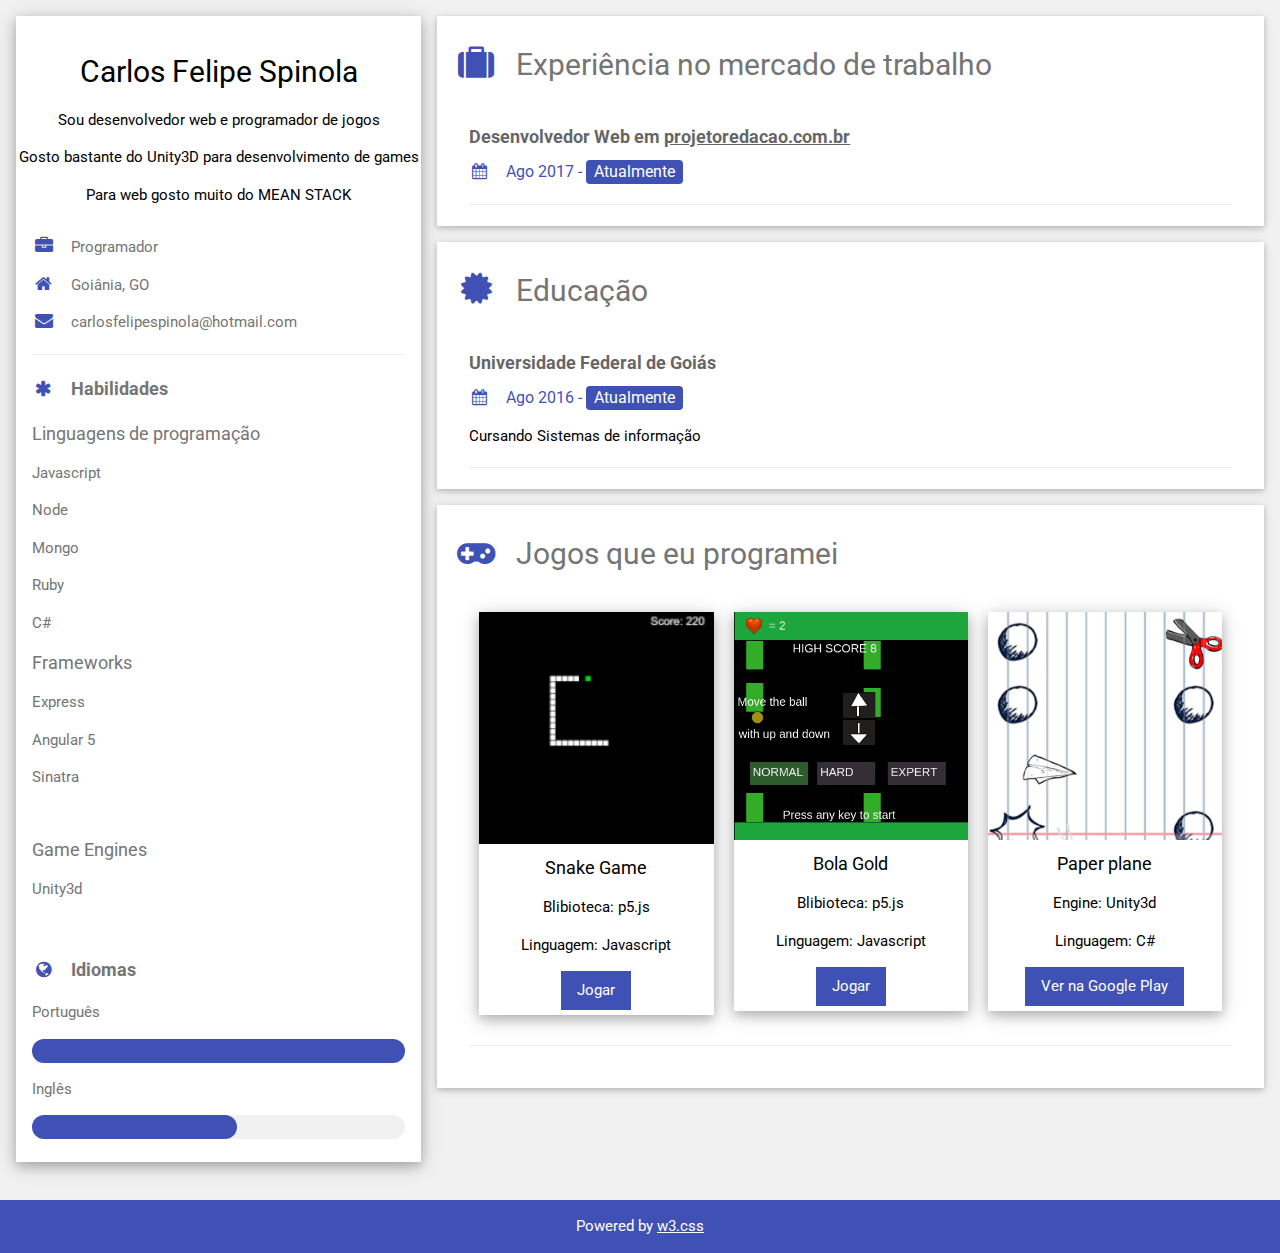
==== index.html @ 16b2e1f6 "first commit" ====
<!DOCTYPE html>
<html>
<title>Carlos Felipe Spinola</title>
<meta charset="UTF-8">
<meta name="viewport" content="width=device-width, initial-scale=1">
<link rel="stylesheet" href="https://www.w3schools.com/w3css/4/w3.css">
<link rel='stylesheet' href='https://fonts.googleapis.com/css?family=Roboto'>
<link rel="stylesheet" href="https://cdnjs.cloudflare.com/ajax/libs/font-awesome/4.7.0/css/font-awesome.min.css">
<style>
html,body,h1,h2,h3,h4,h5,h6 {font-family: "Roboto", sans-serif}
</style>
<body class="w3-light-grey">

<!-- Page Container -->
<div class="w3-content w3-margin-top" style="max-width:1400px;">

  <!-- The Grid -->
  <div class="w3-row-padding">
  
    <!-- Left Column -->
    <div class="w3-third">
    
      <div class="w3-white w3-text-grey w3-card-4">
        <div class="w3-display-container">
          <br>
          <div class="w3-center w3-text-black">
            <h2>Carlos Felipe Spinola</h2>
            <p>
              Sou desenvolvedor web e programador de jogos
            </p>
            <p>
              Gosto bastante do Unity3D para desenvolvimento de games
            </p>
            <p>
              Para web gosto muito do MEAN STACK
            </p>
          </div>
        </div>
        <div class="w3-container">
          <p><i class="fa fa-briefcase fa-fw w3-margin-right w3-large w3-text-indigo"></i>Programador</p>
          <p><i class="fa fa-home fa-fw w3-margin-right w3-large w3-text-indigo"></i>Goiânia, GO</p>
          <p><i class="fa fa-envelope fa-fw w3-margin-right w3-large w3-text-indigo"></i>carlosfelipespinola@hotmail.com</p>
          <hr>

          <p class="w3-large"><b><i class="fa fa-asterisk fa-fw w3-margin-right w3-text-indigo"></i>Habilidades</b></p>
          <h5>Linguagens de programação</h5>
          <p>Javascript</p>

          <p>Node</p>
          
          <p>Mongo</p>
          
          <p>Ruby</p>
        
          <p>C#</p>

          <h5>Frameworks</h5>
          <p>Express</p>
          <p>Angular 5</p>
          <p>Sinatra</p>
          <br>

          <h5>Game Engines</h5>
          <p>Unity3d</p>

          <br>

          <p class="w3-large w3-text-theme"><b><i class="fa fa-globe fa-fw w3-margin-right w3-text-indigo"></i>Idiomas</b></p>
          <p>Português</p>
          <div class="w3-light-grey w3-round-xlarge">
            <div class="w3-round-xlarge w3-indigo" style="height:24px;width:100%"></div>
          </div>
          <p>Inglês</p>
          <div class="w3-light-grey w3-round-xlarge">
            <div class="w3-round-xlarge w3-indigo" style="height:24px;width:55%"></div>
          </div>
          <br>
        </div>
      </div><br>

    <!-- End Left Column -->
    </div>

    <!-- Right Column -->
    <div class="w3-twothird">
    
      <div class="w3-container w3-card w3-white w3-margin-bottom">
        <h2 class="w3-text-grey w3-padding-16"><i class="fa fa-suitcase fa-fw w3-margin-right w3-xxlarge w3-text-indigo"></i>Experiência no mercado de trabalho</h2>
        <div class="w3-container">
          <h5 class="w3-opacity"><b>Desenvolvedor Web em <a href="https://www.projetoredacao.com.br/">projetoredacao.com.br</a></b></h5>
          <h6 class="w3-text-indigo"><i class="fa fa-calendar fa-fw w3-margin-right"></i>Ago 2017 - <span class="w3-tag w3-indigo w3-round">Atualmente</span></h6>
          
          <hr>
        </div>
      </div>

      <div class="w3-container w3-card w3-white w3-margin-bottom">
        <h2 class="w3-text-grey w3-padding-16"><i class="fa fa-certificate fa-fw w3-margin-right w3-xxlarge w3-text-indigo"></i>Educação</h2>
        <div class="w3-container">
          <h5 class="w3-opacity"><b>Universidade Federal de Goiás</b></h5>
          <h6 class="w3-text-indigo"><i class="fa fa-calendar fa-fw w3-margin-right"></i>Ago 2016 - <span class="w3-tag w3-indigo w3-round">Atualmente</span></h6>
          <p>Cursando Sistemas de informação</p>
          <hr>
        </div>
      </div>

      <div class="w3-container w3-card w3-white">
        <h2 class="w3-text-grey w3-padding-16"><i class="fa fa-gamepad fa-fw w3-margin-right w3-xxlarge w3-text-indigo"></i>Jogos que eu programei</h2>
        <div class="w3-container">
            <div class="w3-row">
                <div class="w3-col s12 m4" style="padding:10px">
                        <div class="w3-card-4" style="padding-bottom:5px;">
                            <img src="./images/snake_game.png" alt="snake game" style="width:100%">
                            <div class="w3-container w3-center">
                                <h5>Snake Game</h5>
                                <p>Blibioteca: p5.js</p>
                                <p>Linguagem: Javascript</p>
                                <a href="snake.html" class="w3-button w3-indigo">Jogar</a>
                            </div>
                        </div> 
                </div>
                
                <div class="w3-col s12 m4" style="padding:10px">
                        <div class="w3-card-4" style="padding-bottom:5px;">
                            <img src="./images/bola_gold.png" alt="snake game" style="width:100%">
                            <div class="w3-container w3-center">
                                <h5>Bola Gold</h5>
                                <p>Blibioteca: p5.js</p>
                                <p>Linguagem: Javascript</p>
                                <a href="bola_gold.html" class="w3-button w3-indigo">Jogar</a>
                            </div>
                        </div> 
                </div>

                <div class="w3-col s12 m4" style="padding:10px">
                        <div class="w3-card-4" style="padding-bottom:5px;">
                         
                            <img src="./images/paper_plane_game.png" alt="snake game" style="width: 100%;">
                        
                            
                            <div class="w3-container w3-center">
                                <h5>Paper plane</h5>
                                <p>Engine: Unity3d</p>
                                <p>Linguagem: C#</p>
                                <a href="https://play.google.com/store/apps/details?id=com.SlimFatGaming.PaperPlane" target="_blank" class="w3-button w3-indigo">Ver na Google Play</a>
                            </div>
                        </div> 
                </div>
            </div>
            


          <hr>
          <br>
        </div>
      </div>

    <!-- End Right Column -->
    </div>
    
  <!-- End Grid -->
  </div>
  
  <!-- End Page Container -->
</div>

<div class="w3-margin-top"></div>
<footer class="w3-container w3-indigo w3-center w3-margin-top">
   
    <p>Powered by <a href="https://www.w3schools.com/w3css/default.asp" target="_blank">w3.css</a></p>
  </footer>
</body>

  
  
</html>
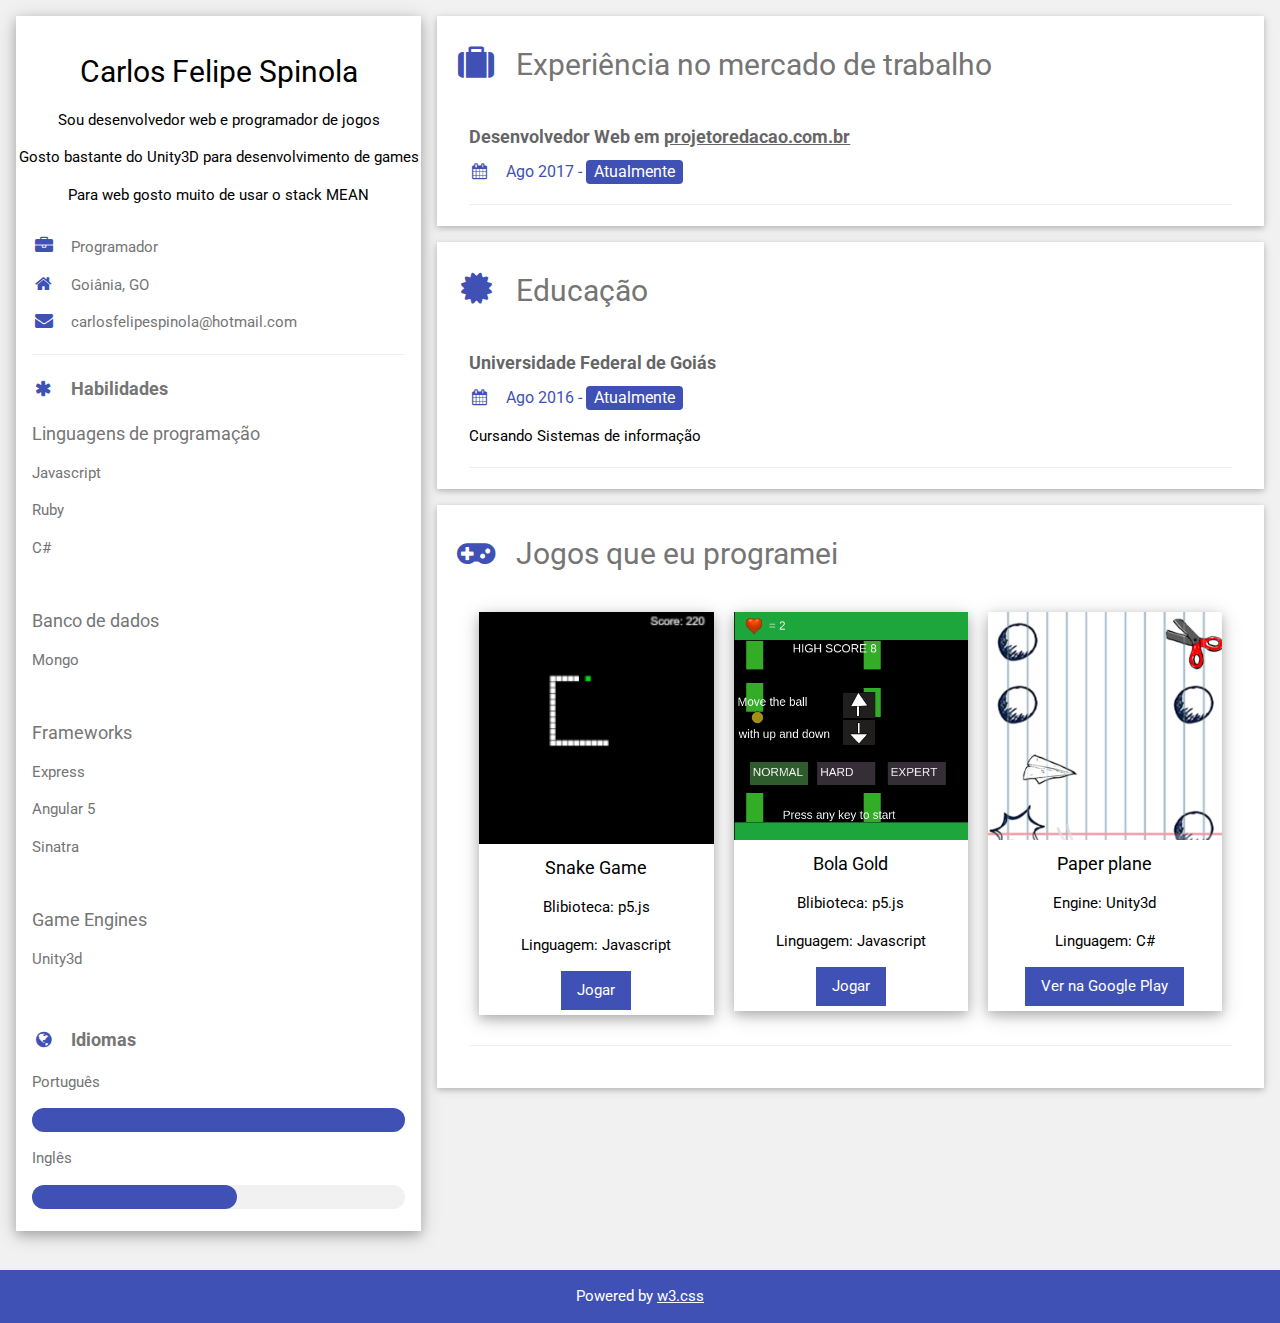
==== commit ea3675b9: "colocando titulo em movimento" ====
--- a/index.html
+++ b/index.html
@@ -1,6 +1,6 @@
 <!DOCTYPE html>
 <html>
-<title>Carlos Felipe Spinola</title>
+<title id='title'>Curriculo - Carlos Felipe Spinola</title>
 <meta charset="UTF-8">
 <meta name="viewport" content="width=device-width, initial-scale=1">
 <link rel="stylesheet" href="https://www.w3schools.com/w3css/4/w3.css">
@@ -32,7 +32,7 @@
               Gosto bastante do Unity3D para desenvolvimento de games
             </p>
             <p>
-              Para web gosto muito do MEAN STACK
+              Para web gosto muito de usar o stack MEAN
             </p>
           </div>
         </div>
@@ -45,14 +45,13 @@
           <p class="w3-large"><b><i class="fa fa-asterisk fa-fw w3-margin-right w3-text-indigo"></i>Habilidades</b></p>
           <h5>Linguagens de programação</h5>
           <p>Javascript</p>
+          <p>Ruby</p>
+          <p>C#</p>
+          <br>
 
-          <p>Node</p>
-          
+          <h5>Banco de dados</h5>
           <p>Mongo</p>
-          
-          <p>Ruby</p>
-        
-          <p>C#</p>
+          <br>
 
           <h5>Frameworks</h5>
           <p>Express</p>
@@ -169,8 +168,17 @@
    
     <p>Powered by <a href="https://www.w3schools.com/w3css/default.asp" target="_blank">w3.css</a></p>
   </footer>
+  <script src="./js/roda_titulo.js"></script>
+  <script>
+
+      
+
+
+     
+  
+  </script>
 </body>
 
-  
+
   
 </html>
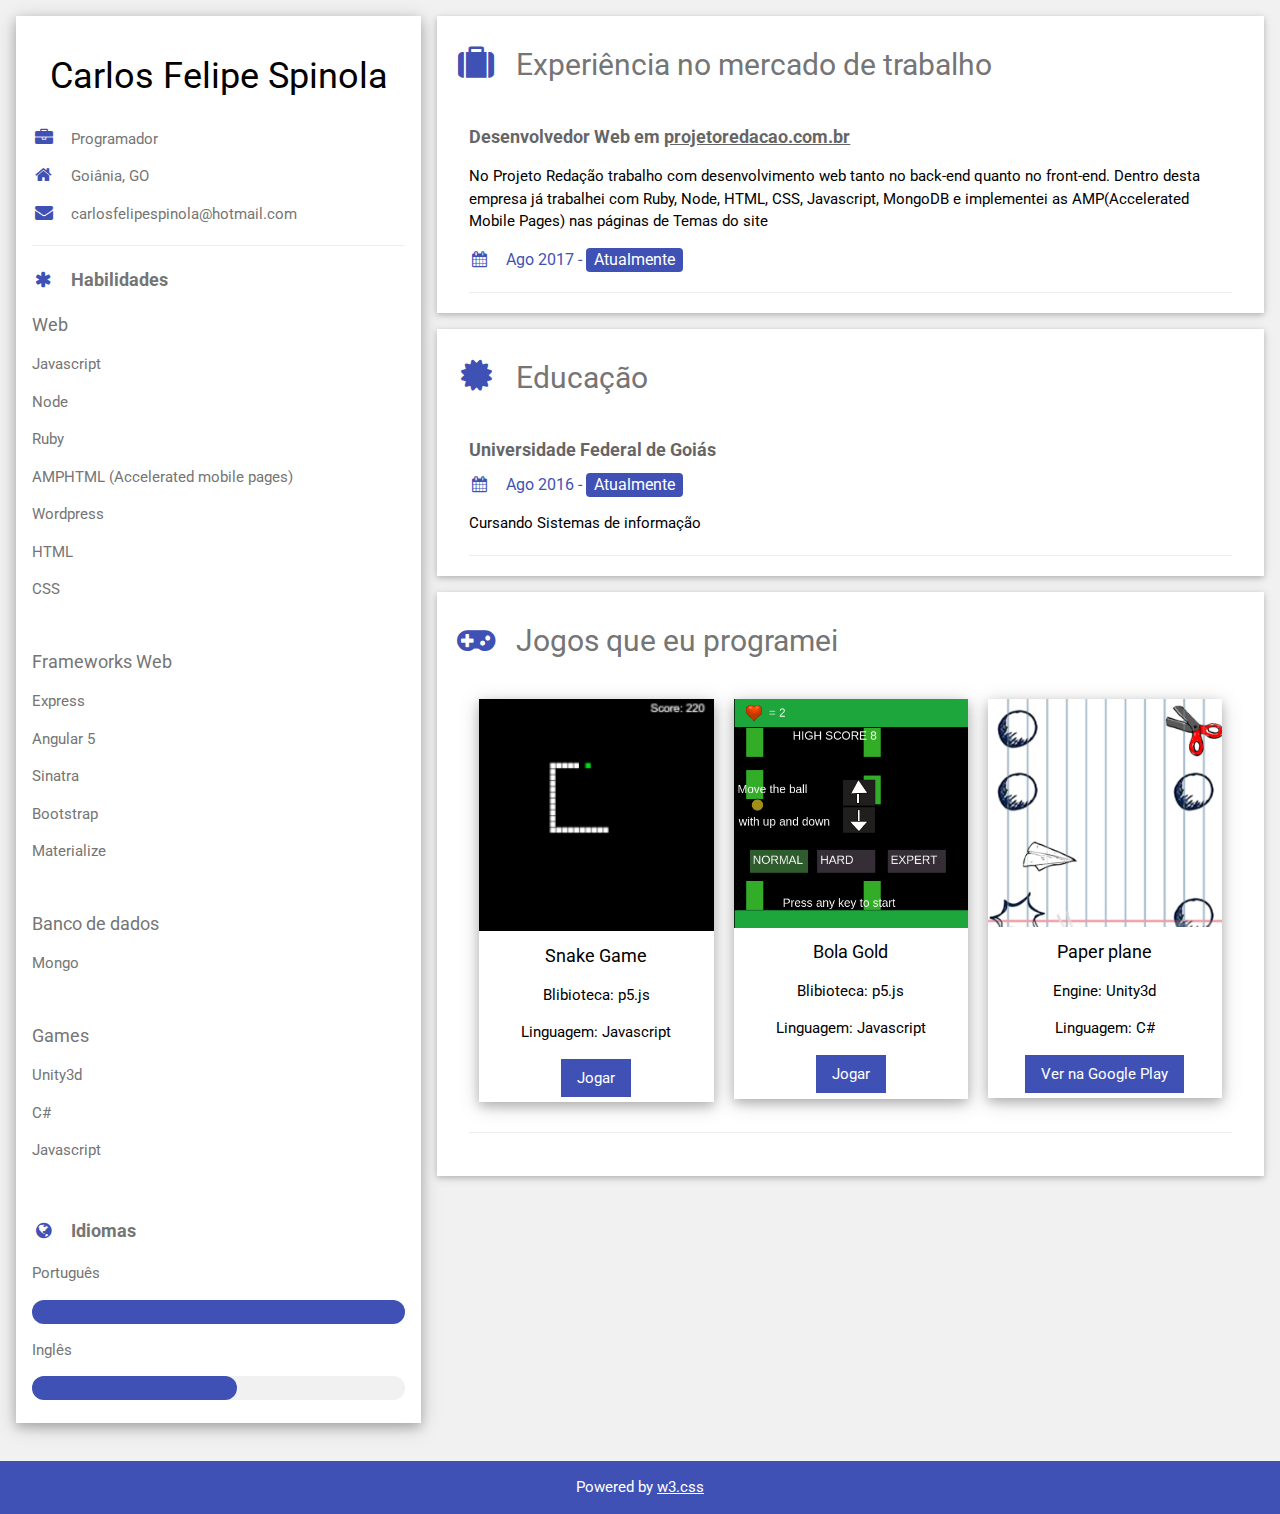
==== commit ee4405dc: "atualizando dados curriculo" ====
--- a/index.html
+++ b/index.html
@@ -1,8 +1,11 @@
 <!DOCTYPE html>
 <html>
-<title id='title'>Curriculo - Carlos Felipe Spinola</title>
+<title id='title'>Carlos Felipe Spinola - Programador em Goiânia</title>
 <meta charset="UTF-8">
 <meta name="viewport" content="width=device-width, initial-scale=1">
+<meta name="description" content="Meu nome é Carlos Felipe Spinola, sou Desenvolvedor Web e programador de jogos em Goiânia.">
+<meta name="keywords" content="Programador em Goiânia, Desenvolvedor web em Goiânia">
+<meta name="author" content="Carlos Felipe Spinola">
 <link rel="stylesheet" href="https://www.w3schools.com/w3css/4/w3.css">
 <link rel='stylesheet' href='https://fonts.googleapis.com/css?family=Roboto'>
 <link rel="stylesheet" href="https://cdnjs.cloudflare.com/ajax/libs/font-awesome/4.7.0/css/font-awesome.min.css">
@@ -11,174 +14,162 @@
 </style>
 <body class="w3-light-grey">
 
-<!-- Page Container -->
-<div class="w3-content w3-margin-top" style="max-width:1400px;">
+  <!-- Page Container -->
+  <div class="w3-content w3-margin-top" style="max-width:1400px;">
 
-  <!-- The Grid -->
-  <div class="w3-row-padding">
-  
-    <!-- Left Column -->
-    <div class="w3-third">
+    <!-- The Grid -->
+    <div class="w3-row-padding">
     
-      <div class="w3-white w3-text-grey w3-card-4">
-        <div class="w3-display-container">
-          <br>
-          <div class="w3-center w3-text-black">
-            <h2>Carlos Felipe Spinola</h2>
-            <p>
-              Sou desenvolvedor web e programador de jogos
-            </p>
-            <p>
-              Gosto bastante do Unity3D para desenvolvimento de games
-            </p>
-            <p>
-              Para web gosto muito de usar o stack MEAN
-            </p>
+      <!-- Left Column -->
+      <div class="w3-third">
+      
+        <div class="w3-white w3-text-grey w3-card-4">
+          <div class="w3-display-container">
+            <br>
+            <div class="w3-center w3-text-black">
+              <h1>Carlos Felipe Spinola</h1>
+            </div>
+          </div>
+          <div class="w3-container">
+            <p><i class="fa fa-briefcase fa-fw w3-margin-right w3-large w3-text-indigo"></i>Programador</p>
+            <p><i class="fa fa-home fa-fw w3-margin-right w3-large w3-text-indigo"></i>Goiânia, GO</p>
+            <p><i class="fa fa-envelope fa-fw w3-margin-right w3-large w3-text-indigo"></i>carlosfelipespinola@hotmail.com</p>
+            <hr>
+
+            <p class="w3-large"><b><i class="fa fa-asterisk fa-fw w3-margin-right w3-text-indigo"></i>Habilidades</b></p>
+            <h5>Web</h5>
+            <p>Javascript</p>
+            <p>Node</p>
+            <p>Ruby</p>
+            <p>AMPHTML (Accelerated mobile pages)</p>
+            <p>Wordpress</p>
+            <p>HTML</p>
+            <p>CSS</p>
+            <br>
+
+            <h5>Frameworks Web</h5>
+            <p>Express</p>
+            <p>Angular 5</p>
+            <p>Sinatra</p>
+            <p>Bootstrap</p>
+            <p>Materialize</p>
+            <br>
+
+            <h5>Banco de dados</h5>
+            <p>Mongo</p>
+            <br>
+
+            <h5>Games</h5>
+            <p>Unity3d</p>
+            <p>C#</p>
+            <p>Javascript</p>
+          
+
+            <br>
+
+            <p class="w3-large w3-text-theme"><b><i class="fa fa-globe fa-fw w3-margin-right w3-text-indigo"></i>Idiomas</b></p>
+            <p>Português</p>
+            <div class="w3-light-grey w3-round-xlarge">
+              <div class="w3-round-xlarge w3-indigo" style="height:24px;width:100%"></div>
+            </div>
+            <p>Inglês</p>
+            <div class="w3-light-grey w3-round-xlarge">
+              <div class="w3-round-xlarge w3-indigo" style="height:24px;width:55%"></div>
+            </div>
+            <br>
+          </div>
+        </div><br>
+
+      <!-- End Left Column -->
+      </div>
+
+      <!-- Right Column -->
+      <div class="w3-twothird">
+      
+        <div class="w3-container w3-card w3-white w3-margin-bottom">
+          <h2 class="w3-text-grey w3-padding-16"><i class="fa fa-suitcase fa-fw w3-margin-right w3-xxlarge w3-text-indigo"></i>Experiência no mercado de trabalho</h2>
+          <div class="w3-container">
+            <h5 class="w3-opacity"><b>Desenvolvedor Web em <a href="https://www.projetoredacao.com.br/" target="_blank">projetoredacao.com.br</a></b></h5>
+            <p>No Projeto Redação trabalho com desenvolvimento web tanto no back-end quanto no front-end. Dentro desta empresa já trabalhei com Ruby, Node, HTML, CSS, Javascript, MongoDB e implementei as AMP(Accelerated Mobile Pages) nas páginas de Temas do site</p>
+            <h6 class="w3-text-indigo"><i class="fa fa-calendar fa-fw w3-margin-right"></i>Ago 2017 - <span class="w3-tag w3-indigo w3-round">Atualmente</span></h6>
+            
+            <hr>
           </div>
         </div>
-        <div class="w3-container">
-          <p><i class="fa fa-briefcase fa-fw w3-margin-right w3-large w3-text-indigo"></i>Programador</p>
-          <p><i class="fa fa-home fa-fw w3-margin-right w3-large w3-text-indigo"></i>Goiânia, GO</p>
-          <p><i class="fa fa-envelope fa-fw w3-margin-right w3-large w3-text-indigo"></i>carlosfelipespinola@hotmail.com</p>
-          <hr>
 
-          <p class="w3-large"><b><i class="fa fa-asterisk fa-fw w3-margin-right w3-text-indigo"></i>Habilidades</b></p>
-          <h5>Linguagens de programação</h5>
-          <p>Javascript</p>
-          <p>Ruby</p>
-          <p>C#</p>
-          <br>
+        <div class="w3-container w3-card w3-white w3-margin-bottom">
+          <h2 class="w3-text-grey w3-padding-16"><i class="fa fa-certificate fa-fw w3-margin-right w3-xxlarge w3-text-indigo"></i>Educação</h2>
+          <div class="w3-container">
+            <h5 class="w3-opacity"><b>Universidade Federal de Goiás</b></h5>
+            <h6 class="w3-text-indigo"><i class="fa fa-calendar fa-fw w3-margin-right"></i>Ago 2016 - <span class="w3-tag w3-indigo w3-round">Atualmente</span></h6>
+            <p>Cursando Sistemas de informação</p>
+            <hr>
+          </div>
+        </div>
 
-          <h5>Banco de dados</h5>
-          <p>Mongo</p>
-          <br>
+        <div class="w3-container w3-card w3-white">
+          <h2 class="w3-text-grey w3-padding-16"><i class="fa fa-gamepad fa-fw w3-margin-right w3-xxlarge w3-text-indigo"></i>Jogos que eu programei</h2>
+          <div class="w3-container">
+              <div class="w3-row">
+                  <div class="w3-col s12 m4" style="padding:10px">
+                          <div class="w3-card-4" style="padding-bottom:5px;">
+                              <img src="./images/snake_game.png" alt="snake game" style="width:100%">
+                              <div class="w3-container w3-center">
+                                  <h5>Snake Game</h5>
+                                  <p>Blibioteca: p5.js</p>
+                                  <p>Linguagem: Javascript</p>
+                                  <a href="snake.html" class="w3-button w3-indigo">Jogar</a>
+                              </div>
+                          </div> 
+                  </div>
+                  
+                  <div class="w3-col s12 m4" style="padding:10px">
+                          <div class="w3-card-4" style="padding-bottom:5px;">
+                              <img src="./images/bola_gold.png" alt="snake game" style="width:100%">
+                              <div class="w3-container w3-center">
+                                  <h5>Bola Gold</h5>
+                                  <p>Blibioteca: p5.js</p>
+                                  <p>Linguagem: Javascript</p>
+                                  <a href="bola_gold.html" class="w3-button w3-indigo">Jogar</a>
+                              </div>
+                          </div> 
+                  </div>
 
-          <h5>Frameworks</h5>
-          <p>Express</p>
-          <p>Angular 5</p>
-          <p>Sinatra</p>
-          <br>
-
-          <h5>Game Engines</h5>
-          <p>Unity3d</p>
-
-          <br>
-
-          <p class="w3-large w3-text-theme"><b><i class="fa fa-globe fa-fw w3-margin-right w3-text-indigo"></i>Idiomas</b></p>
-          <p>Português</p>
-          <div class="w3-light-grey w3-round-xlarge">
-            <div class="w3-round-xlarge w3-indigo" style="height:24px;width:100%"></div>
-          </div>
-          <p>Inglês</p>
-          <div class="w3-light-grey w3-round-xlarge">
-            <div class="w3-round-xlarge w3-indigo" style="height:24px;width:55%"></div>
-          </div>
-          <br>
-        </div>
-      </div><br>
-
-    <!-- End Left Column -->
-    </div>
-
-    <!-- Right Column -->
-    <div class="w3-twothird">
-    
-      <div class="w3-container w3-card w3-white w3-margin-bottom">
-        <h2 class="w3-text-grey w3-padding-16"><i class="fa fa-suitcase fa-fw w3-margin-right w3-xxlarge w3-text-indigo"></i>Experiência no mercado de trabalho</h2>
-        <div class="w3-container">
-          <h5 class="w3-opacity"><b>Desenvolvedor Web em <a href="https://www.projetoredacao.com.br/">projetoredacao.com.br</a></b></h5>
-          <h6 class="w3-text-indigo"><i class="fa fa-calendar fa-fw w3-margin-right"></i>Ago 2017 - <span class="w3-tag w3-indigo w3-round">Atualmente</span></h6>
-          
-          <hr>
-        </div>
-      </div>
-
-      <div class="w3-container w3-card w3-white w3-margin-bottom">
-        <h2 class="w3-text-grey w3-padding-16"><i class="fa fa-certificate fa-fw w3-margin-right w3-xxlarge w3-text-indigo"></i>Educação</h2>
-        <div class="w3-container">
-          <h5 class="w3-opacity"><b>Universidade Federal de Goiás</b></h5>
-          <h6 class="w3-text-indigo"><i class="fa fa-calendar fa-fw w3-margin-right"></i>Ago 2016 - <span class="w3-tag w3-indigo w3-round">Atualmente</span></h6>
-          <p>Cursando Sistemas de informação</p>
-          <hr>
-        </div>
-      </div>
-
-      <div class="w3-container w3-card w3-white">
-        <h2 class="w3-text-grey w3-padding-16"><i class="fa fa-gamepad fa-fw w3-margin-right w3-xxlarge w3-text-indigo"></i>Jogos que eu programei</h2>
-        <div class="w3-container">
-            <div class="w3-row">
-                <div class="w3-col s12 m4" style="padding:10px">
-                        <div class="w3-card-4" style="padding-bottom:5px;">
-                            <img src="./images/snake_game.png" alt="snake game" style="width:100%">
-                            <div class="w3-container w3-center">
-                                <h5>Snake Game</h5>
-                                <p>Blibioteca: p5.js</p>
-                                <p>Linguagem: Javascript</p>
-                                <a href="snake.html" class="w3-button w3-indigo">Jogar</a>
-                            </div>
-                        </div> 
-                </div>
-                
-                <div class="w3-col s12 m4" style="padding:10px">
-                        <div class="w3-card-4" style="padding-bottom:5px;">
-                            <img src="./images/bola_gold.png" alt="snake game" style="width:100%">
-                            <div class="w3-container w3-center">
-                                <h5>Bola Gold</h5>
-                                <p>Blibioteca: p5.js</p>
-                                <p>Linguagem: Javascript</p>
-                                <a href="bola_gold.html" class="w3-button w3-indigo">Jogar</a>
-                            </div>
-                        </div> 
-                </div>
-
-                <div class="w3-col s12 m4" style="padding:10px">
-                        <div class="w3-card-4" style="padding-bottom:5px;">
-                         
-                            <img src="./images/paper_plane_game.png" alt="snake game" style="width: 100%;">
-                        
-                            
-                            <div class="w3-container w3-center">
-                                <h5>Paper plane</h5>
-                                <p>Engine: Unity3d</p>
-                                <p>Linguagem: C#</p>
-                                <a href="https://play.google.com/store/apps/details?id=com.SlimFatGaming.PaperPlane" target="_blank" class="w3-button w3-indigo">Ver na Google Play</a>
-                            </div>
-                        </div> 
-                </div>
-            </div>
-            
+                  <div class="w3-col s12 m4" style="padding:10px">
+                          <div class="w3-card-4" style="padding-bottom:5px;">
+                          
+                              <img src="./images/paper_plane_game.png" alt="snake game" style="width: 100%;">
+                          
+                              
+                              <div class="w3-container w3-center">
+                                  <h5>Paper plane</h5>
+                                  <p>Engine: Unity3d</p>
+                                  <p>Linguagem: C#</p>
+                                  <a href="https://play.google.com/store/apps/details?id=com.SlimFatGaming.PaperPlane" target="_blank" class="w3-button w3-indigo">Ver na Google Play</a>
+                              </div>
+                          </div> 
+                  </div>
+              </div>
+              
 
 
-          <hr>
-          <br>
+            <hr>
+            <br>
+          </div>
         </div>
+
+      <!-- End Right Column -->
       </div>
-
-    <!-- End Right Column -->
+      
+    <!-- End Grid -->
     </div>
     
-  <!-- End Grid -->
+    <!-- End Page Container -->
   </div>
-  
-  <!-- End Page Container -->
-</div>
 
-<div class="w3-margin-top"></div>
-<footer class="w3-container w3-indigo w3-center w3-margin-top">
-   
+  <div class="w3-margin-top"></div>
+  <footer class="w3-container w3-indigo w3-center w3-margin-top"> 
     <p>Powered by <a href="https://www.w3schools.com/w3css/default.asp" target="_blank">w3.css</a></p>
   </footer>
-  <script src="./js/roda_titulo.js"></script>
-  <script>
-
-      
-
-
-     
-  
-  </script>
 </body>
-
-
-  
 </html>
